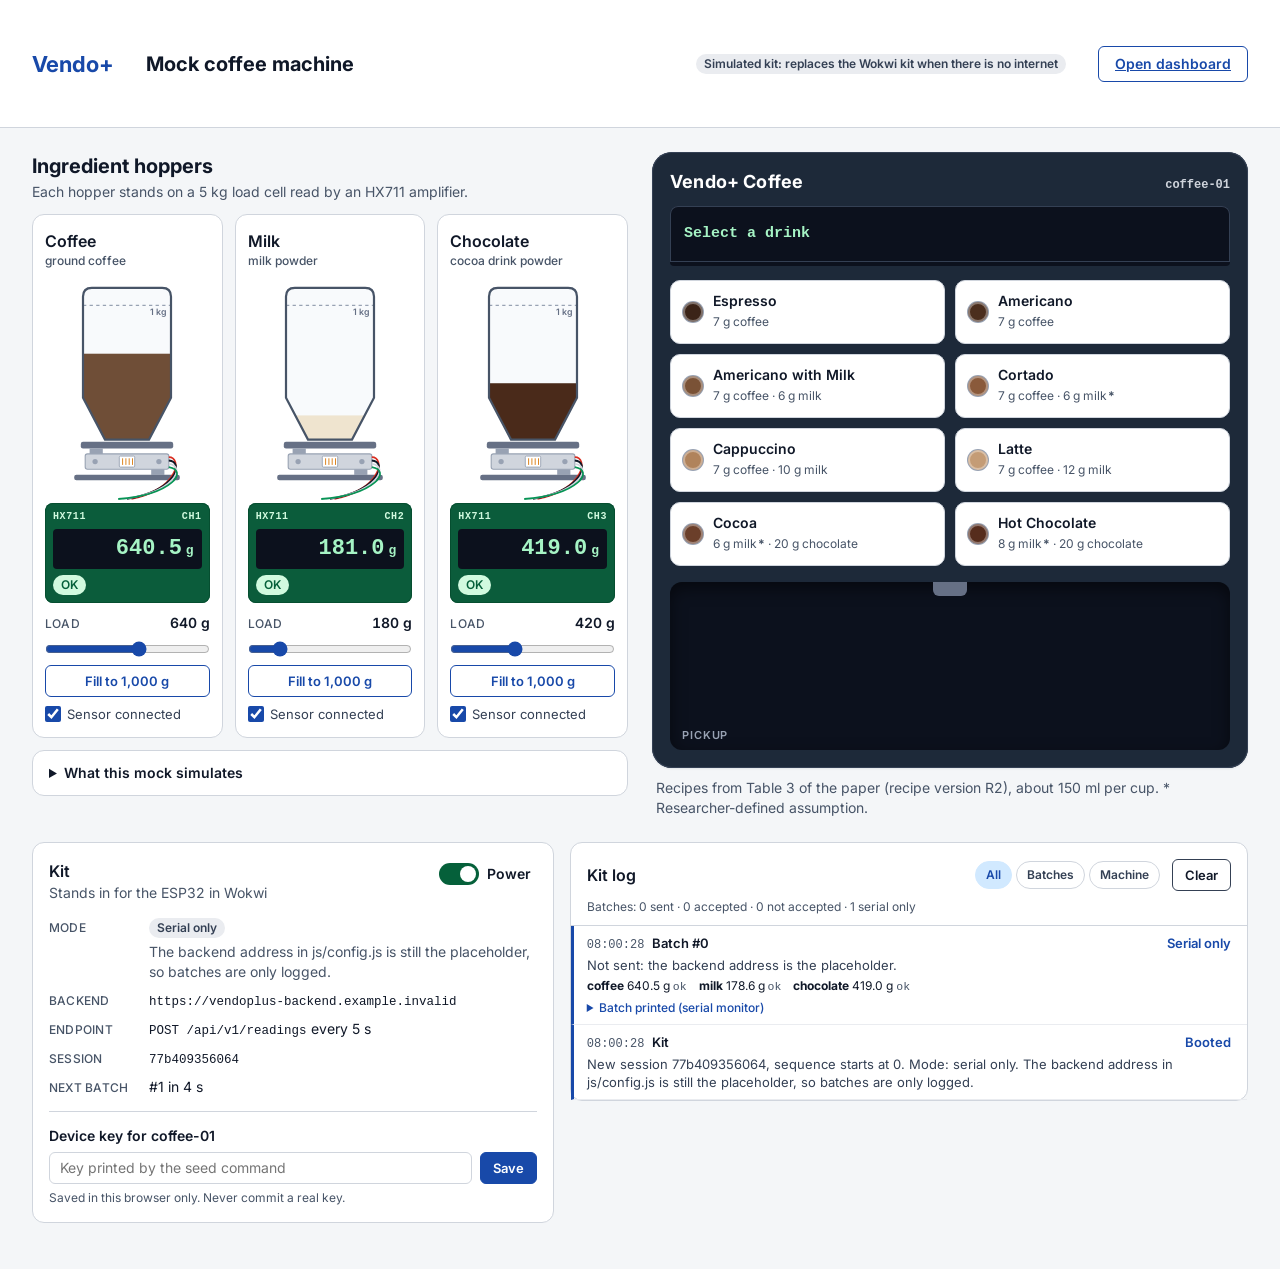
==== frontend/machine.html @ 227594a4 "feat: add a mock coffee machine as an offline stand-in for the Wokwi kit" ====
<!doctype html>
<html lang="en">
  <head>
    <meta charset="utf-8" />
    <meta name="viewport" content="width=device-width, initial-scale=1" />
    <title>Vendo+ mock coffee machine</title>
    <link rel="preconnect" href="https://fonts.googleapis.com" />
    <link rel="preconnect" href="https://fonts.gstatic.com" crossorigin />
    <link
      rel="stylesheet"
      href="https://fonts.googleapis.com/css2?family=Inter:wght@400;500;600;700&display=swap"
    />
    <link rel="stylesheet" href="css/tokens.css" />
    <link rel="stylesheet" href="css/app.css" />
    <link rel="stylesheet" href="css/machine.css" />
  </head>
  <body>
    <header class="app-header">
      <a class="brand" href="index.html">Vendo+</a>
      <h1 class="mm-title">Mock coffee machine</h1>
      <span class="pill pill--small pill--neutral data-note">Simulated kit: replaces the Wokwi kit when there is no internet</span>
      <a class="btn btn--outline" href="index.html" target="_blank" rel="noopener">Open dashboard</a>
    </header>

    <main class="mm" id="main">
      <section class="mm-hoppers" aria-labelledby="hoppers-title">
        <h2 class="mm-section-title" id="hoppers-title">Ingredient hoppers</h2>
        <p class="mm-section-sub">Each hopper stands on a 5 kg load cell read by an HX711 amplifier.</p>
        <div class="hoppers" id="hoppers"></div>

        <details class="card mm-assumptions">
          <summary>What this mock simulates</summary>
          <ul>
            <li>
              Everything here is simulated in this browser. No load cell is measured, and the ingredient use is the
              recipe amount, not measured consumption.
            </li>
            <li>
              Each drink takes the grams in Table 3 of the paper (recipe version R2, cups of about 150 ml) from the
              hoppers. Amounts marked * are researcher-defined assumptions.
            </li>
            <li>
              Each hopper holds up to 1,000 g in a 200 g empty container. The load control sets the true net load, like
              the HX711 load control in Wokwi.
            </li>
            <li>
              A reading is the median of five raw samples, each with 2 g of Gaussian noise, converted at 0.42 counts per
              gram, so values move in steps of about 2.38 g.
            </li>
            <li>
              The firmware's ranges apply: below &minus;10 g or above 1,050 g is rejected and sent as null, &minus;10 g to
              0 g is sent as 0 (<code>corrected_zero</code>), and above 1,000 g is flagged
              <code>over_capacity</code>.
            </li>
            <li>
              Every 5 seconds one batch for the three hoppers goes to <code>POST /api/v1/readings</code> with the device
              key. A batch that fails is not sent again; the next one carries the newest state.
            </li>
            <li>
              Reloading the page reboots the kit: a new session ID, sequence 0. The hoppers keep their contents in this
              browser. The starting loads on first use (640 g, 180 g, 420 g) are arbitrary demo values.
            </li>
          </ul>
        </details>
      </section>

      <section class="mm-machine" aria-labelledby="machine-title">
        <div class="machine">
          <div class="machine-top">
            <h2 class="machine-brand" id="machine-title">Vendo+ Coffee</h2>
            <span class="machine-id">coffee-01</span>
          </div>
          <div class="machine-screen" id="screen">Select a drink</div>
          <div class="machine-progress" aria-hidden="true"><span id="progress"></span></div>
          <div class="drinks" id="drinks" role="group" aria-label="Drinks"></div>
          <div class="bay" id="bay">
            <span class="bay-nozzle" aria-hidden="true"></span>
            <span class="bay-stream" id="stream" aria-hidden="true"></span>
            <button type="button" class="cup" id="cup" data-action="take" hidden>
              <svg viewBox="0 0 80 100" aria-hidden="true" focusable="false">
                <defs>
                  <clipPath id="cup-clip"><path d="M16 26 H64 L58 90 Q57.5 94 53.5 94 H26.5 Q22.5 94 22 90 Z" /></clipPath>
                </defs>
                <g class="cup-steam">
                  <path d="M30 20 q-4 -6 0 -10 t0 -10" />
                  <path d="M40 20 q-4 -6 0 -10 t0 -10" />
                  <path d="M50 20 q-4 -6 0 -10 t0 -10" />
                </g>
                <rect id="cup-liquid" x="0" y="94" width="80" height="0" clip-path="url(#cup-clip)" />
                <path class="cup-glass" d="M16 26 H64 L58 90 Q57.5 94 53.5 94 H26.5 Q22.5 94 22 90 Z" />
              </svg>
              <span class="cup-label" id="cup-label"></span>
            </button>
            <span class="bay-label">Pickup</span>
          </div>
        </div>
        <p class="mm-note">
          Recipes from Table 3 of the paper (recipe version R2), about 150 ml per cup.
          <span aria-hidden="true">*</span> Researcher-defined assumption.
        </p>
      </section>

      <section class="mm-side" aria-label="Kit and log">
        <div class="card kit">
          <div class="kit-head">
            <div>
              <h2 class="card-title">Kit</h2>
              <p class="kit-sub">Stands in for the ESP32 in Wokwi</p>
            </div>
            <button type="button" class="switch" id="power" role="switch" aria-checked="false" data-action="power">
              <span class="switch-track" aria-hidden="true"><span class="switch-thumb"></span></span>
              <span>Power</span>
            </button>
          </div>
          <dl class="kit-facts">
            <div>
              <dt>Mode</dt>
              <dd id="kit-mode"></dd>
            </div>
            <div>
              <dt>Backend</dt>
              <dd><code id="kit-target"></code></dd>
            </div>
            <div>
              <dt>Endpoint</dt>
              <dd><code>POST /api/v1/readings</code> every 5 s</dd>
            </div>
            <div>
              <dt>Session</dt>
              <dd><code id="kit-session">-</code></dd>
            </div>
            <div>
              <dt>Next batch</dt>
              <dd id="kit-next">-</dd>
            </div>
          </dl>
          <form class="kit-key" id="key-form" autocomplete="off">
            <label for="device-key">Device key for coffee-01</label>
            <div class="kit-key-row">
              <input
                type="password"
                id="device-key"
                spellcheck="false"
                autocomplete="off"
                placeholder="Key printed by the seed command"
              />
              <button type="submit" class="btn btn--primary btn--sm">Save</button>
              <button type="button" class="btn btn--sm" data-action="forget-key" id="forget-key" hidden>Forget</button>
            </div>
            <p class="kit-hint" id="key-hint"></p>
          </form>
        </div>

        <div class="card log">
          <div class="log-head">
            <h2 class="card-title">Kit log</h2>
            <div class="log-filters" role="group" aria-label="Show">
              <button type="button" class="chip" data-action="filter" data-filter="all" aria-pressed="true">All</button>
              <button type="button" class="chip" data-action="filter" data-filter="batch" aria-pressed="false">
                Batches
              </button>
              <button type="button" class="chip" data-action="filter" data-filter="event" aria-pressed="false">
                Machine
              </button>
            </div>
            <button type="button" class="btn btn--sm" data-action="clear-log">Clear</button>
          </div>
          <p class="log-counts" id="log-counts"></p>
          <ol class="log-list" id="log" data-filter="all"></ol>
        </div>
      </section>
    </main>

    <dialog class="drink-alert" id="drink-alert" role="alertdialog" aria-labelledby="alert-title" aria-describedby="alert-text">
      <form method="dialog">
        <span class="drink-alert-swatch" id="alert-swatch" aria-hidden="true"></span>
        <h2 id="alert-title"></h2>
        <p id="alert-text"></p>
        <button type="submit" class="btn btn--primary" autofocus>OK</button>
      </form>
    </dialog>

    <div class="visually-hidden" role="status" aria-live="polite" id="announce"></div>

    <script src="js/dom.js"></script>
    <script src="js/config.js"></script>
    <script src="js/machine/kit.js"></script>
    <script src="js/machine/page.js"></script>
    <script>
      Vendo.machine.start();
    </script>
  </body>
</html>
---- frontend/css/tokens.css ----
/*
 * Design tokens from the Figma file "Vendo+ Operator Dashboard":
 * the 18 variables in the "Vendo+ colors" collection and the "v2" text styles.
 * Change a value here, not in app.css, so the code keeps matching the design.
 */
:root {
  /* Vendo+ colors */
  --bg: #f4f6f8;
  --surface: #ffffff;
  --border: #d0d5dd;
  --text: #101828;
  --sub: #475467;
  --primary: #1849a9;
  --on-primary: #ffffff;
  --high-bg: #fee4e2;
  --high-fg: #b42318;
  --med-bg: #fef0c7;
  --med-fg: #93370d;
  --low-bg: #d1fadf;
  --low-fg: #05603a;
  --model-bg: #d1e9ff;
  --model-fg: #1849a9;
  --basic-bg: #eaecf0;
  --basic-fg: #344054;
  --info-bg: #eff8ff;

  /* v2 text styles: size / line height */
  --font: "Inter", system-ui, -apple-system, "Segoe UI", Roboto, sans-serif;
  --page-title: 700 30px/36px var(--font);
  --section: 700 20px/28px var(--font);
  --body: 400 16px/24px var(--font);
  --body-strong: 600 16px/24px var(--font);
  --small: 400 14px/20px var(--font);
  --small-strong: 600 14px/20px var(--font);
  --label: 500 12px/16px var(--font);
  --data-large: 700 24px/32px var(--font);
  --data: 400 16px/24px var(--font);
  --data-strong: 700 16px/24px var(--font);

  --radius-card: 12px;
  --radius-control: 8px;
  --page-gutter: 32px;
}
---- frontend/css/app.css ----
/* Layout and shared components. View-specific rules live in their own files. */
*,
*::before,
*::after {
  box-sizing: border-box;
}

html,
body {
  margin: 0;
  background: var(--bg);
  color: var(--text);
  font: var(--body);
  -webkit-font-smoothing: antialiased;
}

a {
  color: var(--primary);
}

:focus-visible {
  outline: 3px solid var(--primary);
  outline-offset: 2px;
}

.visually-hidden {
  position: absolute;
  width: 1px;
  height: 1px;
  overflow: hidden;
  clip: rect(0 0 0 0);
  white-space: nowrap;
}

/* Header */
.app-header {
  display: flex;
  align-items: center;
  gap: 32px;
  min-height: 128px;
  padding: 0 var(--page-gutter);
  background: var(--surface);
  border-bottom: 1px solid var(--border);
}

.brand {
  font: var(--section);
  font-size: 22px;
  color: var(--primary);
  text-decoration: none;
}

.app-nav {
  display: flex;
  gap: 8px;
}

.app-nav a {
  padding: 6px 14px;
  border-radius: var(--radius-control);
  font: 500 16px/24px var(--font);
  color: var(--basic-fg);
  text-decoration: none;
}

.app-nav a:hover {
  background: var(--bg);
}

.app-nav a[aria-current="page"] {
  background: var(--model-bg);
  color: var(--primary);
}

.app-header .data-note {
  margin-left: auto;
}

/* Page */
main {
  padding: 32px var(--page-gutter) 48px;
}

main:focus {
  outline: none; /* focused only so screen readers start at the new view */
}

.page-title {
  margin: 0;
  font: var(--page-title);
}

.page-sub {
  margin: 4px 0 0;
  font: var(--small);
  color: var(--sub);
}

.page-head {
  margin-bottom: 16px;
}

.card {
  background: var(--surface);
  border: 1px solid var(--border);
  border-radius: var(--radius-card);
}

.card-title {
  margin: 0;
  font: var(--body-strong);
}

.label-text {
  font: var(--label);
  color: var(--sub);
  text-transform: uppercase;
  letter-spacing: 0.02em;
}

/* Pills: urgency labels and states (word, icon, and color) */
.pill {
  display: inline-flex;
  align-items: center;
  gap: 6px;
  padding: 3px 10px;
  border-radius: 999px;
  font: var(--small-strong);
  white-space: nowrap;
}

.pill .icon {
  font-size: 11px;
  line-height: 1;
}

.pill--high { background: var(--high-bg); color: var(--high-fg); }
.pill--medium { background: var(--med-bg); color: var(--med-fg); }
.pill--low { background: var(--low-bg); color: var(--low-fg); }
.pill--neutral { background: var(--basic-bg); color: var(--basic-fg); }
.pill--info { background: var(--model-bg); color: var(--model-fg); }
.pill--warn { background: var(--med-bg); color: var(--med-fg); }

.pill--small {
  padding: 2px 8px;
  font: 600 12px/16px var(--font);
}

/* Tags: what the urgency is based on */
.tag {
  display: inline-block;
  padding: 2px 8px;
  border-radius: 4px;
  font: 600 12px/16px var(--font);
  white-space: nowrap;
}

.tag--model { background: var(--model-bg); color: var(--model-fg); }
.tag--basic { background: var(--basic-bg); color: var(--basic-fg); }

/* Buttons */
.btn {
  display: inline-flex;
  align-items: center;
  justify-content: center;
  min-height: 40px;
  padding: 0 18px;
  border: 1.5px solid var(--basic-fg);
  border-radius: 999px;
  background: var(--surface);
  color: var(--text);
  font: var(--small-strong);
  cursor: pointer;
}

.btn:hover {
  background: var(--bg);
}

.btn--primary,
.btn--outline {
  border-radius: 6px;
  min-height: 36px;
  padding: 0 16px;
}

.btn--primary {
  border-color: var(--primary);
  background: var(--primary);
  color: var(--on-primary);
}

.btn--primary:hover {
  background: #123a87;
}

.btn--outline {
  border-color: var(--primary);
  color: var(--primary);
}

.btn:disabled,
.btn[aria-disabled="true"] {
  cursor: not-allowed;
  opacity: 0.45;
}

.empty {
  margin: 0;
  padding: 24px;
  font: var(--small);
  color: var(--sub);
}

.action-error {
  display: flex;
  align-items: center;
  gap: 12px;
  margin-bottom: 16px;
  padding: 10px 16px;
  border-radius: var(--radius-control);
  background: var(--high-bg);
  color: var(--high-fg);
  font: var(--small);
}

.action-error .btn {
  margin-left: auto;
}

/* Connection line above the page: sample data, backend waking, or unreachable */
.conn {
  padding: 10px var(--page-gutter);
  font: var(--small);
}

.conn code {
  font: 500 13px/18px ui-monospace, SFMono-Regular, Menlo, Consolas, monospace;
}

.conn--info {
  background: var(--info-bg);
  color: var(--primary);
  border-bottom: 1px solid var(--model-bg);
}

.conn--error {
  background: var(--high-bg);
  color: var(--high-fg);
  border-bottom: 1px solid #fecdca;
}

.conn--error a {
  color: var(--high-fg);
  font-weight: 600;
}

.spinner {
  display: inline-block;
  margin-right: 8px;
  vertical-align: -2px;
  width: 14px;
  height: 14px;
  border: 2px solid var(--model-bg);
  border-top-color: var(--primary);
  border-radius: 50%;
  animation: spin 0.9s linear infinite;
}

@keyframes spin {
  to { transform: rotate(360deg); }
}

@media (prefers-reduced-motion: reduce) {
  .spinner {
    animation: none;
  }
}
---- frontend/css/machine.css ----
/* Mock coffee machine page (machine.html). Uses the dashboard's tokens and shared components. */

.mm-title {
  margin: 0;
  font: var(--section);
}

[hidden] {
  display: none !important;
}

.btn--sm {
  min-height: 32px;
  padding: 0 12px;
  border-radius: 6px;
  font: 600 13px/18px var(--font);
}

code,
.mono {
  font: 500 12.5px/18px ui-monospace, SFMono-Regular, Menlo, Consolas, monospace;
}

/* Three columns: hoppers, machine, kit and log */
.mm {
  display: grid;
  grid-template-columns: minmax(470px, 1.25fr) minmax(380px, 1fr) minmax(360px, 1fr);
  gap: 24px;
  align-items: start;
  padding: 24px var(--page-gutter) 48px;
}

@media (max-width: 1320px) {
  .mm {
    grid-template-columns: minmax(470px, 1fr) minmax(380px, 1fr);
  }
  .mm-side {
    grid-column: 1 / -1;
    grid-template-columns: minmax(0, 1fr) minmax(0, 1.3fr);
    align-items: start;
  }
}

@media (max-width: 900px) {
  .mm {
    grid-template-columns: 1fr;
  }
  .mm-side {
    grid-template-columns: 1fr;
  }
}

.mm-section-title {
  margin: 0;
  font: var(--section);
}

.mm-section-sub,
.mm-note {
  margin: 2px 0 12px;
  font: var(--small);
  color: var(--sub);
}

.mm-note {
  margin: 10px 4px 0;
}

/* ------------------------------------------------------------ hoppers */

.hoppers {
  display: grid;
  grid-template-columns: repeat(3, minmax(0, 1fr));
  gap: 12px;
}

.hopper {
  display: flex;
  flex-direction: column;
  gap: 10px;
  padding: 14px 12px 14px;
  background: var(--surface);
  border: 1px solid var(--border);
  border-radius: var(--radius-card);
}

.hopper-head {
  display: flex;
  flex-direction: column;
}

.hopper-name {
  margin: 0;
  font: var(--body-strong);
}

.hopper-ingredient {
  font: var(--label);
  color: var(--sub);
}

.hopper-art {
  display: block;
  width: 100%;
  max-width: 132px;
  margin: 0 auto -6px;
  overflow: visible;
}

.canister-glass {
  fill: #f8fafc;
}

.canister-edge {
  fill: none;
  stroke: #475467;
  stroke-width: 2;
}

.canister-fill {
  transition: y 0.25s ease, height 0.25s ease;
}

.hopper--coffee .canister-fill { fill: #6f4e37; }
.hopper--milk .canister-fill { fill: #efe4cf; }
.hopper--chocolate .canister-fill { fill: #4a2a1a; }

.canister-max {
  stroke: #98a2b3;
  stroke-width: 1;
  stroke-dasharray: 3 3;
}

.canister-max-label {
  font: 600 8px/1 var(--font);
  fill: #667085;
}

.lc-plate,
.lc-base {
  fill: #667085;
}

.lc-block {
  fill: #98a2b3;
}

.lc-bar {
  fill: #d0d5dd;
  stroke: #98a2b3;
  stroke-width: 1;
}

.lc-hole {
  fill: #98a2b3;
}

.lc-gauge {
  fill: #ffffff;
  stroke: #98a2b3;
  stroke-width: 0.8;
}

.lc-gauge-lines {
  stroke: #d97706;
  stroke-width: 0.8;
}

.wire {
  fill: none;
  stroke-width: 1.6;
}

.wire--red { stroke: #d92d20; }
.wire--black { stroke: #101828; }
.wire--white { stroke: #d0d5dd; }
.wire--green { stroke: #079455; }

/* HX711 board with its display */
.scale {
  display: grid;
  gap: 6px;
  padding: 8px;
  background: #0b5c3b;
  border-radius: 8px;
  box-shadow: inset 0 0 0 1px #064e30;
}

.scale-head {
  display: flex;
  justify-content: space-between;
  font: 700 10px/12px ui-monospace, SFMono-Regular, Menlo, Consolas, monospace;
  letter-spacing: 0.06em;
  color: #d1fadf;
}

.scale-display {
  display: flex;
  align-items: baseline;
  justify-content: flex-end;
  gap: 4px;
  padding: 6px 8px;
  background: #0c111d;
  border-radius: 4px;
  color: #a6f4c5;
  font-variant-numeric: tabular-nums;
}

.scale-value {
  font: 700 22px/28px ui-monospace, SFMono-Regular, Menlo, Consolas, monospace;
}

.scale-unit {
  font: 600 13px/18px ui-monospace, SFMono-Regular, Menlo, Consolas, monospace;
}

.scale-status {
  justify-self: start;
  max-width: 100%;
  overflow: hidden;
  text-overflow: ellipsis;
}

.hopper-controls {
  display: grid;
  gap: 8px;
}

.load-head {
  display: flex;
  align-items: baseline;
  justify-content: space-between;
  gap: 6px;
  white-space: nowrap;
}

.load-value {
  font: var(--small-strong);
  font-variant-numeric: tabular-nums;
}

.load {
  width: 100%;
  margin: 0;
  accent-color: var(--primary);
}

.check {
  display: flex;
  align-items: center;
  gap: 6px;
  white-space: nowrap;
  font: 400 13px/18px var(--font);
  color: var(--basic-fg);
}

.check input {
  width: 16px;
  height: 16px;
  margin: 0;
  accent-color: var(--primary);
}

.mm-assumptions {
  margin-top: 12px;
  padding: 12px 16px;
  font: var(--small);
  color: var(--basic-fg);
}

.mm-assumptions summary {
  font: var(--small-strong);
  color: var(--text);
  cursor: pointer;
}

.mm-assumptions ul {
  margin: 8px 0 0;
  padding-left: 18px;
}

.mm-assumptions li + li {
  margin-top: 4px;
}

/* ------------------------------------------------------------ machine */

.machine {
  padding: 18px;
  background: #1d2939;
  border-radius: 20px;
  box-shadow: inset 0 0 0 1px #344054, 0 1px 2px rgba(16, 24, 40, 0.08);
  color: #ffffff;
}

.machine-top {
  display: flex;
  align-items: baseline;
  justify-content: space-between;
  margin-bottom: 12px;
}

.machine-brand {
  margin: 0;
  font: 700 18px/24px var(--font);
  letter-spacing: 0.01em;
}

.machine-id {
  font: 600 12px/16px ui-monospace, SFMono-Regular, Menlo, Consolas, monospace;
  color: #d0d5dd;
}

.machine-screen {
  min-height: 56px;
  padding: 10px 14px;
  background: #0c111d;
  border-radius: 8px 8px 0 0;
  box-shadow: inset 0 0 0 1px #344054;
  color: #a6f4c5;
  font: 600 15px/18px ui-monospace, SFMono-Regular, Menlo, Consolas, monospace;
  display: flex;
  align-items: center;
}

.machine-progress {
  height: 4px;
  margin-bottom: 14px;
  background: #0c111d;
  border-radius: 0 0 8px 8px;
  overflow: hidden;
}

.machine-progress span {
  display: block;
  width: 0;
  height: 100%;
  background: #32d583;
}

.drinks {
  display: grid;
  grid-template-columns: repeat(2, minmax(0, 1fr));
  gap: 10px;
}

.drink {
  display: grid;
  grid-template-columns: 20px 1fr;
  column-gap: 10px;
  align-items: center;
  min-height: 64px;
  padding: 8px 12px;
  border: 1px solid #d0d5dd;
  border-radius: 10px;
  background: #ffffff;
  color: var(--text);
  text-align: left;
  cursor: pointer;
  font: inherit;
}

.drink:hover:not(:disabled) {
  background: var(--info-bg);
  border-color: var(--primary);
}

.drink:active:not(:disabled) {
  transform: translateY(1px);
}

.drink:disabled {
  cursor: not-allowed;
  opacity: 0.55;
}

.drink.is-making {
  opacity: 1;
  outline: 3px solid #32d583;
  outline-offset: 1px;
}

.drink[aria-disabled="true"] .drink-name {
  color: var(--sub);
}

.drink-swatch {
  grid-row: 1 / span 3;
  width: 20px;
  height: 20px;
  border-radius: 50%;
  background: var(--liquid);
  box-shadow: inset 0 0 0 2px rgba(255, 255, 255, 0.35), 0 0 0 1px #98a2b3;
}

.drink-name {
  font: var(--small-strong);
}

.drink-recipe {
  font: 400 12px/16px var(--font);
  color: var(--sub);
}

.star {
  margin-left: 1px;
  font-weight: 700;
}

.drink-short {
  font: 600 12px/16px var(--font);
  color: var(--high-fg);
}

.drink-short:empty {
  display: none;
}

/* Dispensing bay with the cup */
.bay {
  position: relative;
  height: 168px;
  margin-top: 16px;
  background: #0c111d;
  border-radius: 12px;
  box-shadow: inset 0 6px 16px rgba(0, 0, 0, 0.5);
}

.bay-nozzle {
  position: absolute;
  top: 0;
  left: 50%;
  width: 34px;
  height: 14px;
  transform: translateX(-50%);
  background: #667085;
  border-radius: 0 0 6px 6px;
}

.bay-stream {
  position: absolute;
  top: 14px;
  left: 50%;
  width: 5px;
  height: 0;
  transform: translateX(-50%);
  background: var(--liquid);
  border-radius: 3px;
  transition: height 0.2s ease;
}

.bay-stream.is-on {
  height: 64px;
}

.bay-label {
  position: absolute;
  bottom: 8px;
  left: 12px;
  font: 600 11px/14px var(--font);
  letter-spacing: 0.08em;
  text-transform: uppercase;
  color: #98a2b3;
}

.cup {
  position: absolute;
  bottom: 10px;
  left: 50%;
  display: flex;
  flex-direction: column;
  align-items: center;
  gap: 2px;
  padding: 0 8px 4px;
  transform: translateX(-50%);
  border: 0;
  border-radius: 10px;
  background: transparent;
  color: #ffffff;
  font: inherit;
}

.cup[hidden] {
  display: none;
}

.cup svg {
  width: 72px;
  height: 90px;
}

.cup-glass {
  fill: rgba(255, 255, 255, 0.08);
  stroke: #e4e7ec;
  stroke-width: 2.5;
}

.cup-steam {
  fill: none;
  stroke: #d0d5dd;
  stroke-width: 2;
  stroke-linecap: round;
  opacity: 0;
}

.cup.is-ready {
  cursor: pointer;
}

.cup.is-ready:hover {
  background: rgba(255, 255, 255, 0.08);
}

.cup.is-ready .cup-steam {
  opacity: 0.85;
  animation: steam 2s ease-in-out infinite;
}

.cup-label {
  font: 600 12px/16px var(--font);
  color: #ffffff;
}

.cup.is-ready .cup-label::after {
  content: " · tap to take";
  font-weight: 400;
  color: #d0d5dd;
}

@keyframes steam {
  0%, 100% { transform: translateY(0); opacity: 0.4; }
  50% { transform: translateY(-3px); opacity: 0.9; }
}

/* ------------------------------------------------------------ kit and log */

.mm-side {
  display: grid;
  gap: 16px;
}

.kit {
  padding: 16px;
}

.kit-head {
  display: flex;
  align-items: flex-start;
  justify-content: space-between;
  gap: 12px;
}

.kit-sub {
  margin: 0;
  font: var(--small);
  color: var(--sub);
}

.switch {
  display: inline-flex;
  align-items: center;
  gap: 8px;
  padding: 4px 6px;
  border: 0;
  border-radius: var(--radius-control);
  background: transparent;
  color: var(--text);
  font: var(--small-strong);
  cursor: pointer;
}

.switch-track {
  position: relative;
  width: 40px;
  height: 22px;
  border-radius: 999px;
  background: #98a2b3;
  transition: background 0.15s ease;
}

.switch-thumb {
  position: absolute;
  top: 3px;
  left: 3px;
  width: 16px;
  height: 16px;
  border-radius: 50%;
  background: #ffffff;
  transition: transform 0.15s ease;
}

.switch[aria-checked="true"] .switch-track {
  background: var(--low-fg);
}

.switch[aria-checked="true"] .switch-thumb {
  transform: translateX(18px);
}

.kit-facts {
  display: grid;
  gap: 8px;
  margin: 14px 0 0;
}

.kit-facts > div {
  display: grid;
  grid-template-columns: 92px 1fr;
  gap: 8px;
  align-items: baseline;
}

.kit-facts dt {
  font: var(--label);
  color: var(--sub);
  text-transform: uppercase;
  letter-spacing: 0.02em;
}

.kit-facts dd {
  margin: 0;
  font: var(--small);
  overflow-wrap: anywhere;
}

.kit-note {
  display: block;
  margin-top: 4px;
  color: var(--sub);
}

.kit-key {
  margin-top: 14px;
  padding-top: 14px;
  border-top: 1px solid var(--border);
}

.kit-key label {
  display: block;
  margin-bottom: 6px;
  font: var(--small-strong);
}

.kit-key-row {
  display: flex;
  gap: 8px;
}

.kit-key-row input {
  flex: 1;
  min-width: 0;
  min-height: 32px;
  padding: 0 10px;
  border: 1px solid var(--border);
  border-radius: 6px;
  font: var(--small);
  color: var(--text);
}

.kit-hint {
  margin: 6px 0 0;
  font: 400 12px/16px var(--font);
  color: var(--sub);
}

.log {
  display: flex;
  flex-direction: column;
  min-height: 0;
  padding: 16px 0 0;
}

.log-head {
  display: flex;
  align-items: center;
  gap: 12px;
  padding: 0 16px;
}

.log-filters {
  display: flex;
  gap: 4px;
  margin-left: auto;
}

.chip {
  min-height: 28px;
  padding: 0 10px;
  border: 1px solid var(--border);
  border-radius: 999px;
  background: var(--surface);
  color: var(--basic-fg);
  font: 600 12px/16px var(--font);
  cursor: pointer;
}

.chip[aria-pressed="true"] {
  border-color: var(--model-bg);
  background: var(--model-bg);
  color: var(--primary);
}

.log-counts {
  margin: 8px 0 0;
  padding: 0 16px 10px;
  border-bottom: 1px solid var(--border);
  font: 400 12px/16px var(--font);
  color: var(--sub);
}

.log-list {
  max-height: 560px;
  margin: 0;
  padding: 0;
  overflow-y: auto;
  list-style: none;
}

.log-list[data-filter="batch"] > [data-kind="event"],
.log-list[data-filter="event"] > [data-kind="batch"] {
  display: none;
}

.log-list:empty::before {
  content: "Nothing logged yet.";
  display: block;
  padding: 16px;
  font: var(--small);
  color: var(--sub);
}

.log-entry {
  padding: 8px 16px 8px 13px;
  border-left: 3px solid var(--border);
  border-bottom: 1px solid #eaecf0;
}

.log-entry.tone-ok { border-left-color: var(--low-fg); }
.log-entry.tone-warn { border-left-color: #dc6803; }
.log-entry.tone-error { border-left-color: var(--high-fg); }
.log-entry.tone-info { border-left-color: var(--primary); }
.log-entry.tone-pending { border-left-color: #98a2b3; }

.log-line {
  display: flex;
  align-items: baseline;
  gap: 8px;
  font: 600 13px/18px var(--font);
}

.log-line time {
  font: 500 12px/18px ui-monospace, SFMono-Regular, Menlo, Consolas, monospace;
  color: var(--sub);
}

.log-tag {
  color: var(--text);
}

.log-result {
  margin-left: auto;
  white-space: nowrap;
}

.tone-ok .log-result { color: var(--low-fg); }
.tone-warn .log-result { color: var(--med-fg); }
.tone-error .log-result { color: var(--high-fg); }
.tone-info .log-result { color: var(--primary); }
.tone-pending .log-result { color: var(--sub); }

.log-text {
  margin: 2px 0 0;
  font: 400 13px/18px var(--font);
  color: var(--basic-fg);
}

.log-text:empty {
  display: none;
}

.log-values {
  display: flex;
  flex-wrap: wrap;
  gap: 4px 12px;
  margin: 4px 0 0;
  padding: 0;
  list-style: none;
  font: 400 12px/16px var(--font);
  color: var(--text);
}

.log-values code {
  font-size: 11.5px;
  color: var(--sub);
}

.log-body {
  margin-top: 4px;
}

.log-body summary {
  font: 500 12px/16px var(--font);
  color: var(--primary);
  cursor: pointer;
}

.log-body pre {
  margin: 4px 0 0;
  padding: 8px;
  max-height: 220px;
  overflow: auto;
  background: var(--bg);
  border-radius: 6px;
  font: 400 11.5px/16px ui-monospace, SFMono-Regular, Menlo, Consolas, monospace;
}

/* ------------------------------------------------------------ drink alert */

.drink-alert {
  width: min(400px, calc(100vw - 32px));
  padding: 28px 28px 24px;
  border: 0;
  border-radius: 16px;
  box-shadow: 0 24px 48px rgba(16, 24, 40, 0.28);
  text-align: center;
  color: var(--text);
}

.drink-alert::backdrop {
  background: rgba(16, 24, 40, 0.5);
}

.drink-alert-swatch {
  display: block;
  width: 48px;
  height: 48px;
  margin: 0 auto 12px;
  border-radius: 50%;
  background: var(--liquid);
  box-shadow: inset 0 0 0 4px rgba(255, 255, 255, 0.35), 0 0 0 1px #98a2b3;
}

.drink-alert h2 {
  margin: 0;
  font: var(--section);
}

.drink-alert p {
  margin: 8px 0 20px;
  font: var(--small);
  color: var(--sub);
}

.drink-alert .btn {
  min-width: 120px;
}

@media (prefers-reduced-motion: reduce) {
  .canister-fill,
  .bay-stream,
  .switch-track,
  .switch-thumb {
    transition: none;
  }
  .cup.is-ready .cup-steam {
    animation: none;
  }
}
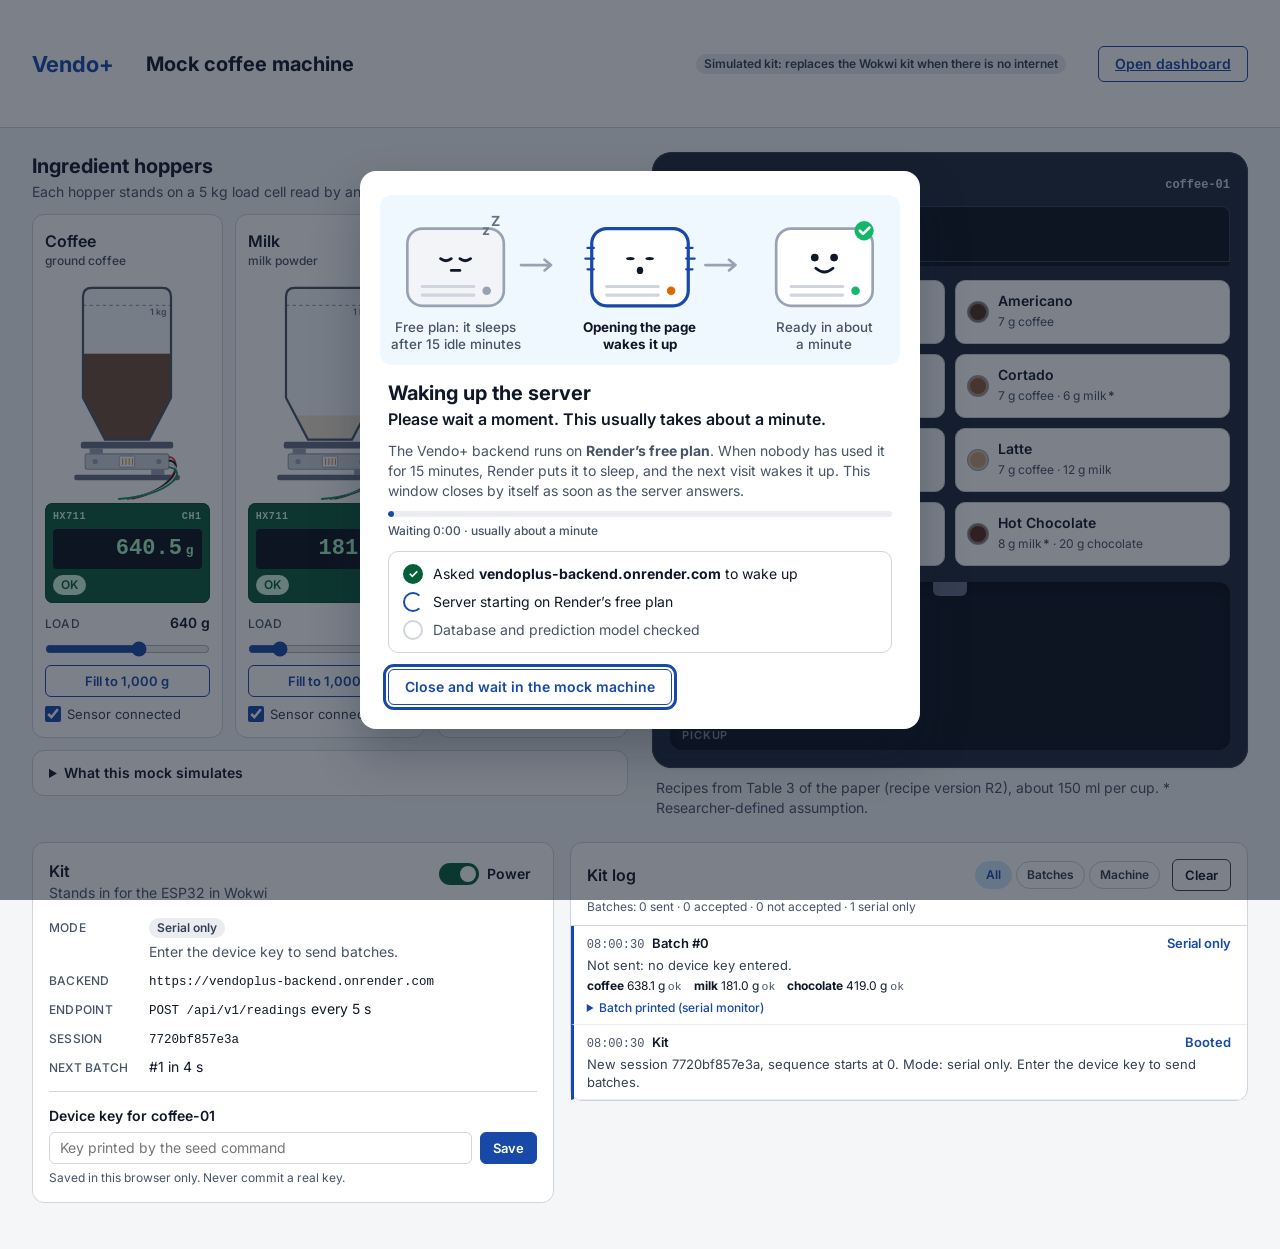
==== commit fd4b661d: "feat: wait for a sleeping backend with a start-up window, and point at the deployed backend" ====
--- a/frontend/machine.html
+++ b/frontend/machine.html
@@ -13,6 +13,7 @@
     <link rel="stylesheet" href="css/tokens.css" />
     <link rel="stylesheet" href="css/app.css" />
     <link rel="stylesheet" href="css/machine.css" />
+    <link rel="stylesheet" href="css/startup.css" />
   </head>
   <body>
     <header class="app-header">
@@ -186,8 +187,10 @@
     <script src="js/config.js"></script>
     <script src="js/machine/kit.js"></script>
     <script src="js/machine/page.js"></script>
+    <script src="js/startup.js"></script>
     <script>
       Vendo.machine.start();
+      Vendo.startup.start({ pageName: "mock machine" });
     </script>
   </body>
 </html>
--- a/frontend/css/startup.css
+++ b/frontend/css/startup.css
@@ -0,0 +1,336 @@
+/* Start-up check window (js/startup.js). */
+
+.startup {
+  width: min(560px, calc(100vw - 32px));
+  max-height: calc(100vh - 48px);
+  padding: 28px 28px 24px;
+  overflow: auto;
+  border: 0;
+  border-radius: 16px;
+  box-shadow: 0 24px 48px rgba(16, 24, 40, 0.28);
+  color: var(--text);
+  font-family: var(--font);
+}
+
+.startup::backdrop {
+  background: rgba(16, 24, 40, 0.55);
+}
+
+.su-art-wrap {
+  margin: -4px -8px 14px;
+  padding: 10px 8px 4px;
+  border-radius: 12px;
+  background: var(--info-bg);
+}
+
+.startup--problem .su-art-wrap,
+.startup--offline .su-art-wrap,
+.startup--placeholder .su-art-wrap {
+  background: var(--bg);
+}
+
+.su-art {
+  display: block;
+  width: 100%;
+  height: auto;
+}
+
+.su-art--single {
+  width: 130px;
+  margin: 0 auto;
+}
+
+/* The little servers */
+.su-body {
+  fill: #ffffff;
+  stroke: #98a2b3;
+  stroke-width: 2.5;
+}
+
+.su-server.is-active .su-body {
+  stroke: var(--primary);
+  stroke-width: 3;
+}
+
+.su-server--sleep .su-body {
+  fill: #f2f4f7;
+}
+
+.su-ink {
+  fill: var(--text);
+}
+
+.su-line {
+  fill: none;
+  stroke: var(--text);
+  stroke-width: 2.6;
+  stroke-linecap: round;
+}
+
+.su-thin {
+  stroke-width: 2;
+  stroke: var(--primary);
+}
+
+.su-slot {
+  stroke: #d0d5dd;
+  stroke-width: 3;
+  stroke-linecap: round;
+}
+
+.su-led {
+  fill: #98a2b3;
+}
+
+.su-server--wake .su-led {
+  fill: #dc6803;
+}
+
+.su-server--awake .su-led {
+  fill: #12b76a;
+}
+
+.su-server--warn .su-led {
+  fill: var(--high-fg);
+}
+
+.su-zz text {
+  font: 700 13px/1 var(--font);
+  fill: #667085;
+}
+
+.su-ok {
+  fill: #12b76a;
+}
+
+.su-tick {
+  fill: none;
+  stroke: #ffffff;
+  stroke-width: 2.4;
+  stroke-linecap: round;
+  stroke-linejoin: round;
+}
+
+.su-warn {
+  fill: #dc6803;
+}
+
+.su-q {
+  fill: var(--primary);
+}
+
+.su-qmark {
+  font: 700 13px/1 var(--font);
+  fill: #ffffff;
+}
+
+.su-arrow {
+  fill: none;
+  stroke: #98a2b3;
+  stroke-width: 2.5;
+  stroke-linecap: round;
+  stroke-linejoin: round;
+}
+
+.su-cap {
+  font: 500 12.5px/1 var(--font);
+  fill: var(--sub);
+}
+
+.su-cap.is-active {
+  font-weight: 700;
+  fill: var(--text);
+}
+
+/* Motion: sleeping z's float, the waking server shakes a little */
+.su-zz {
+  animation: su-float 2.4s ease-in-out infinite;
+}
+
+.su-server--wake.is-active .su-shake {
+  animation: su-buzz 0.9s ease-in-out infinite;
+}
+
+.su-server--wake.is-active .su-led {
+  animation: su-blink 1s steps(2, start) infinite;
+}
+
+@keyframes su-float {
+  0%, 100% { transform: translateY(0); opacity: 0.55; }
+  50% { transform: translateY(-4px); opacity: 1; }
+}
+
+@keyframes su-buzz {
+  0%, 100% { transform: translateX(0); }
+  25% { transform: translateX(-1.5px); }
+  75% { transform: translateX(1.5px); }
+}
+
+@keyframes su-blink {
+  to { visibility: hidden; }
+}
+
+/* Text */
+.su-title {
+  margin: 0;
+  font: var(--section);
+}
+
+.su-lead {
+  margin: 4px 0 10px;
+  font: var(--body-strong);
+  color: var(--text);
+}
+
+.startup p {
+  margin: 0 0 10px;
+  font: var(--small);
+  color: var(--sub);
+}
+
+.startup p.su-lead {
+  font: var(--body-strong);
+  color: var(--text);
+}
+
+.startup code {
+  font: 500 13px/18px ui-monospace, SFMono-Regular, Menlo, Consolas, monospace;
+}
+
+.su-note {
+  margin: 0 0 12px;
+  padding: 10px 12px;
+  border-left: 4px solid #dc6803;
+  border-radius: 6px;
+  background: var(--med-bg);
+  font: var(--small);
+  color: var(--med-fg);
+}
+
+.su-list {
+  margin: 0 0 10px;
+  padding-left: 18px;
+  font: var(--small);
+}
+
+.su-list li + li {
+  margin-top: 4px;
+}
+
+/* Progress */
+.su-progress {
+  position: relative;
+  height: 6px;
+  margin: 4px 0 6px;
+  overflow: hidden;
+  border-radius: 99px;
+  background: var(--basic-bg);
+}
+
+.su-progress span {
+  display: block;
+  width: 0;
+  height: 100%;
+  border-radius: 99px;
+  background: var(--primary);
+  transition: width 0.9s linear;
+}
+
+.su-progress.is-indeterminate span {
+  width: 35% !important;
+  animation: su-slide 1.4s ease-in-out infinite;
+}
+
+@keyframes su-slide {
+  from { transform: translateX(-100%); }
+  to { transform: translateX(290%); }
+}
+
+.su-time {
+  font: var(--label) !important;
+  color: var(--sub);
+  font-variant-numeric: tabular-nums;
+}
+
+/* Steps */
+.su-steps {
+  display: grid;
+  gap: 8px;
+  margin: 12px 0 4px;
+  padding: 12px 14px;
+  list-style: none;
+  border: 1px solid var(--border);
+  border-radius: 10px;
+}
+
+.su-step {
+  display: flex;
+  align-items: center;
+  gap: 10px;
+  font: var(--small);
+  color: var(--sub);
+}
+
+.su-step--done,
+.su-step--now,
+.su-step--fail {
+  color: var(--text);
+}
+
+.su-dot {
+  display: inline-flex;
+  flex: 0 0 auto;
+  align-items: center;
+  justify-content: center;
+  width: 20px;
+  height: 20px;
+  border: 2px solid var(--border);
+  border-radius: 50%;
+  font: 700 12px/1 var(--font);
+}
+
+.su-step--done .su-dot {
+  border-color: var(--low-fg);
+  background: var(--low-fg);
+  color: #ffffff;
+}
+
+.su-step--now .su-dot {
+  border-color: var(--primary);
+  border-right-color: transparent;
+  animation: su-spin 0.9s linear infinite;
+}
+
+.su-step--fail .su-dot {
+  border-color: var(--high-fg);
+  background: var(--high-fg);
+  color: #ffffff;
+}
+
+@keyframes su-spin {
+  to { transform: rotate(360deg); }
+}
+
+.su-actions {
+  display: flex;
+  flex-wrap: wrap;
+  gap: 10px;
+  margin-top: 16px;
+}
+
+.su-actions .btn {
+  text-decoration: none;
+}
+
+@media (prefers-reduced-motion: reduce) {
+  .su-zz,
+  .su-server--wake.is-active .su-shake,
+  .su-server--wake.is-active .su-led,
+  .su-step--now .su-dot,
+  .su-progress.is-indeterminate span {
+    animation: none;
+  }
+  .su-progress span {
+    transition: none;
+  }
+}
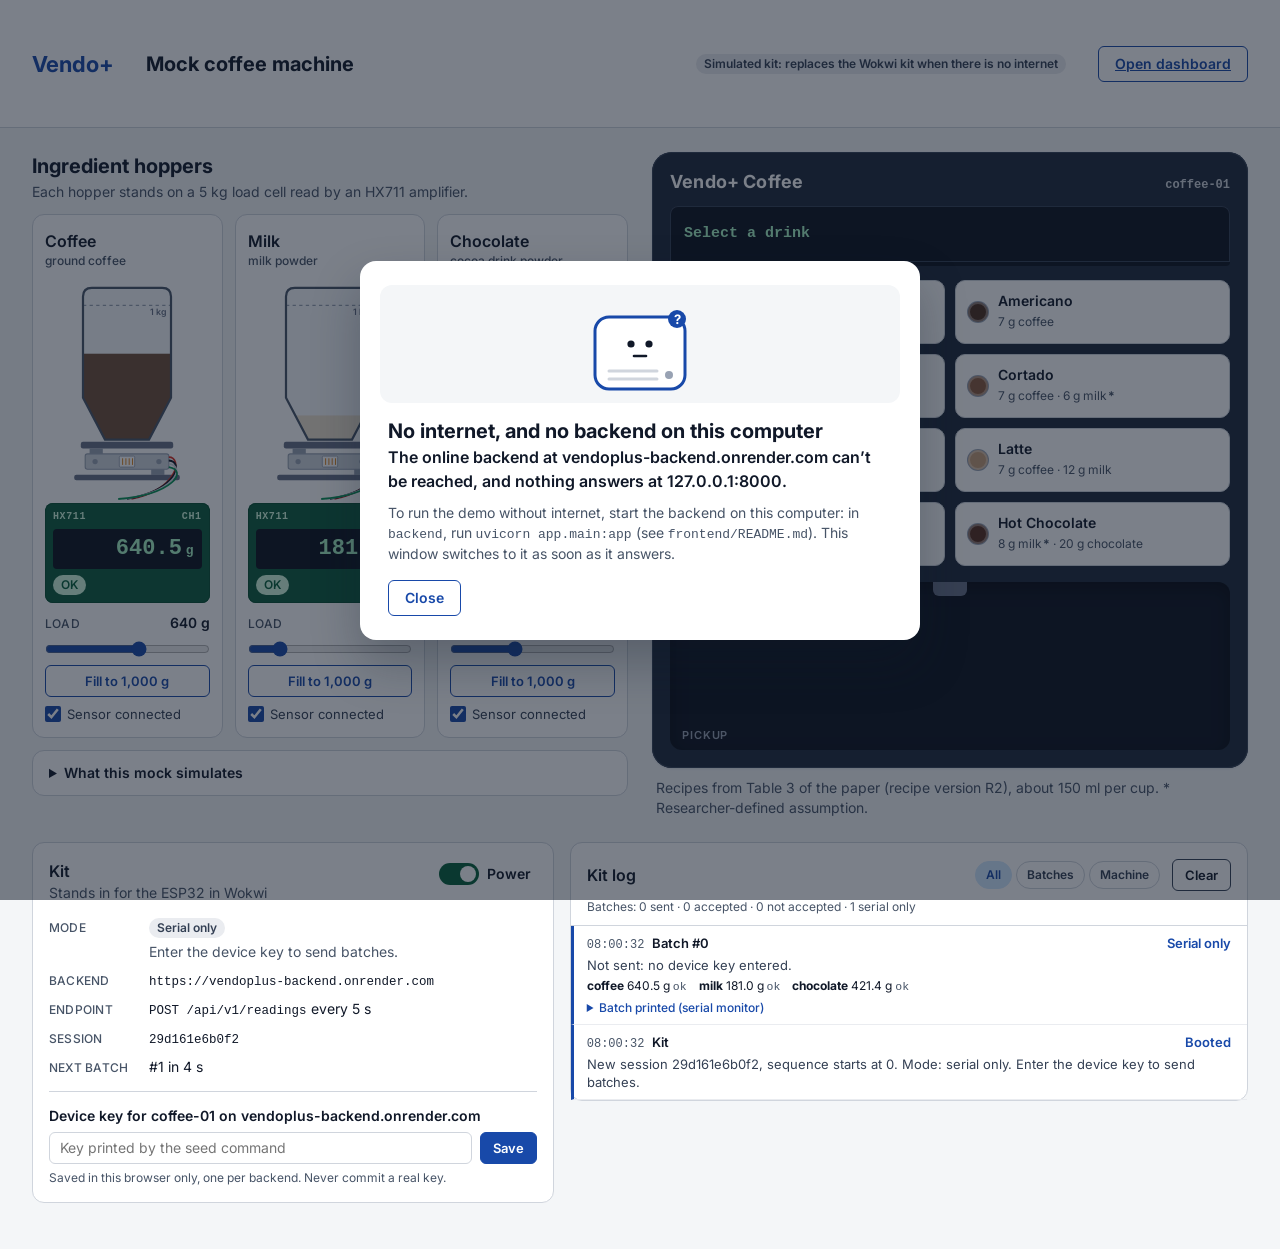
==== commit 47c9837a: "feat: use the backend on this computer when the online one can't be reached" ====
--- a/frontend/machine.html
+++ b/frontend/machine.html
@@ -120,7 +120,12 @@
             </div>
             <div>
               <dt>Backend</dt>
-              <dd><code id="kit-target"></code></dd>
+              <dd>
+                <code id="kit-target"></code>
+                <button type="button" class="linklike" id="kit-back" data-action="backend-online" hidden>
+                  Go back to the online backend
+                </button>
+              </dd>
             </div>
             <div>
               <dt>Endpoint</dt>
@@ -136,7 +141,7 @@
             </div>
           </dl>
           <form class="kit-key" id="key-form" autocomplete="off">
-            <label for="device-key">Device key for coffee-01</label>
+            <label for="device-key" id="key-label">Device key for coffee-01</label>
             <div class="kit-key-row">
               <input
                 type="password"
--- a/frontend/css/startup.css
+++ b/frontend/css/startup.css
@@ -25,8 +25,13 @@
 
 .startup--problem .su-art-wrap,
 .startup--offline .su-art-wrap,
+.startup--nobackend .su-art-wrap,
 .startup--placeholder .su-art-wrap {
   background: var(--bg);
+}
+
+.startup--local .su-art-wrap {
+  background: var(--low-bg);
 }
 
 .su-art {
@@ -309,6 +314,42 @@
 
 @keyframes su-spin {
   to { transform: rotate(360deg); }
+}
+
+.su-local {
+  margin: 14px 0 0;
+  padding: 12px 14px;
+  border: 1px dashed var(--primary);
+  border-radius: 10px;
+  background: var(--info-bg);
+}
+
+.startup .su-local p {
+  margin: 0 0 10px;
+  color: var(--text);
+}
+
+.su-code {
+  margin: 0 0 10px;
+  padding: 10px 12px;
+  border-radius: 8px;
+  background: #0c111d;
+  color: #d1fadf;
+  font: 500 13px/20px ui-monospace, SFMono-Regular, Menlo, Consolas, monospace;
+  white-space: pre;
+  overflow-x: auto;
+}
+
+/* "Go back to the online backend" in the connection line and the Kit card */
+.linklike {
+  padding: 0;
+  border: 0;
+  background: none;
+  color: var(--primary);
+  font: inherit;
+  font-weight: 600;
+  text-decoration: underline;
+  cursor: pointer;
 }
 
 .su-actions {
